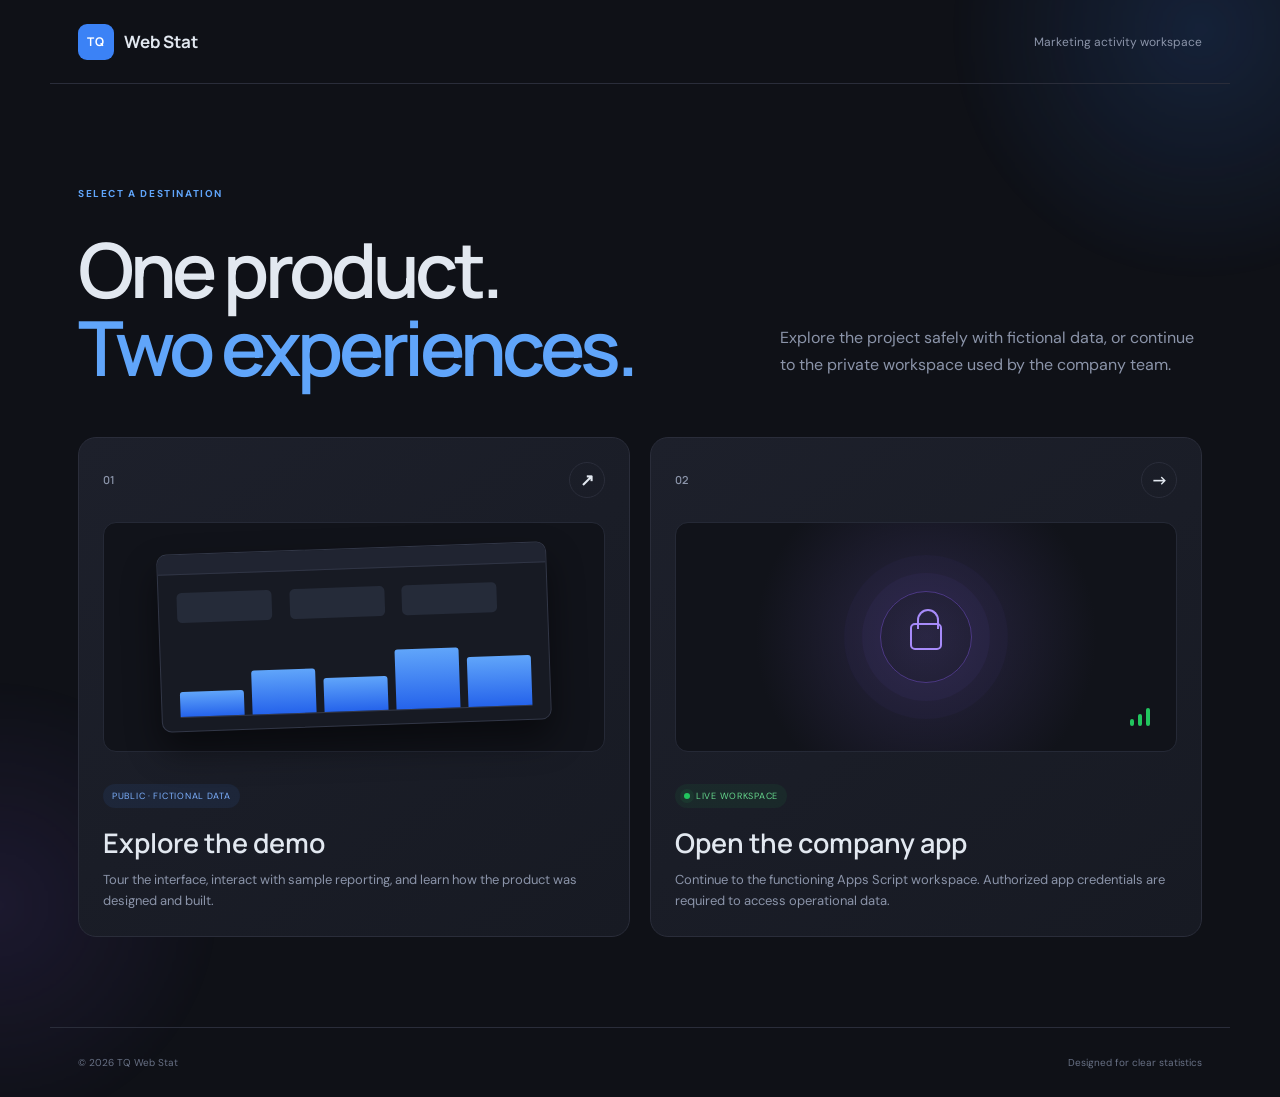
==== index.html @ e48fded2 "update" ====
<!doctype html><html lang="en"><head><meta charset="utf-8"><meta name="viewport" content="width=device-width,initial-scale=1"><meta name="description" content="Choose between the TQ Web Stat product demo and the live company workspace."><meta name="theme-color" content="#0f1117"><title>TQ Web Stat — Choose your destination</title><link rel="icon" href="/favicon.png"><link rel="preconnect" href="https://fonts.googleapis.com"><link rel="preconnect" href="https://fonts.gstatic.com" crossorigin><link href="https://fonts.googleapis.com/css2?family=DM+Sans:wght@400;500;600;700&amp;family=Manrope:wght@500;600;700&amp;display=swap" rel="stylesheet"><link rel="stylesheet" href="/portal.css"></head>
<body><div class="glow one"></div><div class="glow two"></div><header><a class="brand" href="/"><span>TQ</span><b>Web Stat</b></a><p>Marketing activity workspace</p></header><main><div class="intro"><p class="eyebrow">Select a destination</p><h1>One product.<br><em>Two experiences.</em></h1><p>Explore the project safely with fictional data, or continue to the private workspace used by the company team.</p></div><section class="choices" aria-label="Choose a TQ Web Stat experience">
<a class="choice" href="/demo/"><div class="choice-top"><span>01</span><b>↗</b></div><div class="visual demo-visual" aria-hidden="true"><div class="mini-window"><div class="mini-nav"></div><div class="mini-content"><i></i><i></i><i></i><div class="mini-chart"><b></b><b></b><b></b><b></b><b></b></div></div></div></div><div class="choice-copy"><span class="badge">Public · Fictional data</span><h2>Explore the demo</h2><p>Tour the interface, interact with sample reporting, and learn how the product was designed and built.</p></div></a>
<a class="choice app-choice" href="/app/"><div class="choice-top"><span>02</span><b>→</b></div><div class="visual app-visual" aria-hidden="true"><div class="lock-ring"><span></span></div><div class="signal"><i></i><i></i><i></i></div></div><div class="choice-copy"><span class="badge live"><i></i> Live workspace</span><h2>Open the company app</h2><p>Continue to the functioning Apps Script workspace. Authorized app credentials are required to access operational data.</p></div></a>
</section></main><footer><span>© 2026 TQ Web Stat</span><span>Designed for clear statistics</span></footer></body></html>
---- portal.css ----
:root{--bg:#0f1117;--surface:#1a1d27;--line:#2a2d3a;--text:#e2e8f0;--muted:#8b94a9;--blue:#3b82f6;--violet:#8b5cf6;--green:#22c55e}*{box-sizing:border-box}html{scroll-behavior:smooth}body{margin:0;min-height:100vh;background:var(--bg);color:var(--text);font-family:'DM Sans',system-ui,sans-serif;overflow-x:hidden}.glow{position:fixed;border-radius:50%;filter:blur(1px);pointer-events:none}.glow.one{width:520px;height:520px;right:-180px;top:-230px;background:radial-gradient(circle,#3b82f627,transparent 68%)}.glow.two{width:470px;height:470px;left:-240px;bottom:-240px;background:radial-gradient(circle,#8b5cf61c,transparent 68%)}header,main,footer{position:relative;z-index:1;max-width:1180px;margin:auto}header{height:84px;padding:0 28px;display:flex;align-items:center;justify-content:space-between;border-bottom:1px solid var(--line)}header p{color:var(--muted);font-size:12px}.brand{display:flex;align-items:center;gap:10px;color:var(--text);text-decoration:none;font-family:Manrope,sans-serif}.brand span{display:grid;place-items:center;width:36px;height:36px;border-radius:9px;background:var(--blue);color:#fff;font-size:12px;font-weight:700;letter-spacing:.08em}.brand b{font-size:17px}main{padding:76px 28px 90px}.intro{display:grid;grid-template-columns:1.2fr .8fr;gap:70px;align-items:end;margin-bottom:50px}.intro .eyebrow{grid-column:1/-1;margin:0 0 -40px;color:#60a5fa;text-transform:uppercase;letter-spacing:.16em;font-size:10px;font-weight:700}.intro h1{margin:0;font:600 clamp(48px,6vw,76px)/1.03 Manrope,sans-serif;letter-spacing:-.055em}.intro h1 em{font-style:normal;color:#60a5fa}.intro>p:last-child{margin:0 0 8px;color:var(--muted);font-size:16px;line-height:1.7}.choices{display:grid;grid-template-columns:1fr 1fr;gap:20px}.choice{position:relative;display:flex;flex-direction:column;min-height:500px;padding:24px;border:1px solid var(--line);border-radius:18px;background:linear-gradient(145deg,#1d202b,#171a23);color:var(--text);text-decoration:none;overflow:hidden;transition:transform .25s,border-color .25s,box-shadow .25s}.choice:hover{transform:translateY(-5px);border-color:#3b82f688;box-shadow:0 24px 55px #0005}.app-choice:hover{border-color:#8b5cf688}.choice-top{display:flex;justify-content:space-between;align-items:center;color:var(--muted);font:600 11px Manrope}.choice-top b{display:grid;place-items:center;width:36px;height:36px;border:1px solid var(--line);border-radius:50%;color:var(--text);font-size:17px;transition:.25s}.choice:hover .choice-top b{background:var(--blue);border-color:var(--blue);transform:rotate(8deg)}.app-choice:hover .choice-top b{background:var(--violet);border-color:var(--violet)}.visual{height:230px;margin:24px 0;display:grid;place-items:center;border-radius:13px;background:#11131a;border:1px solid #252936}.mini-window{width:78%;height:78%;border:1px solid #323747;border-radius:10px;background:#171a23;overflow:hidden;transform:rotate(-2deg);box-shadow:0 18px 35px #0007}.mini-nav{height:20px;background:#202431;border-bottom:1px solid #303545}.mini-content{padding:18px}.mini-content>i{display:inline-block;width:27%;height:30px;margin-right:5%;border-radius:5px;background:#252b39}.mini-chart{height:72px;margin-top:18px;display:flex;gap:8px;align-items:end;border-bottom:1px solid #34394a}.mini-chart b{flex:1;background:linear-gradient(#60a5fa,#2563eb);border-radius:3px 3px 0 0}.mini-chart b:nth-child(1){height:35%}.mini-chart b:nth-child(2){height:62%}.mini-chart b:nth-child(3){height:48%}.mini-chart b:nth-child(4){height:84%}.mini-chart b:nth-child(5){height:70%}.app-visual{position:relative;background:radial-gradient(circle at center,#8b5cf622,#11131a 62%)}.lock-ring{width:92px;height:92px;border:1px solid #8b5cf666;border-radius:50%;display:grid;place-items:center;box-shadow:0 0 0 18px #8b5cf60b,0 0 0 36px #8b5cf608}.lock-ring span{width:32px;height:27px;border:2px solid #a78bfa;border-radius:5px;position:relative}.lock-ring span:before{content:'';position:absolute;width:18px;height:18px;border:2px solid #a78bfa;border-bottom:0;border-radius:14px 14px 0 0;left:5px;top:-16px}.signal{position:absolute;right:26px;bottom:25px;display:flex;gap:4px;align-items:end}.signal i{width:4px;background:var(--green);border-radius:4px}.signal i:nth-child(1){height:7px}.signal i:nth-child(2){height:12px}.signal i:nth-child(3){height:18px}.choice-copy{margin-top:auto}.badge{display:inline-flex;align-items:center;gap:6px;padding:6px 9px;border-radius:20px;background:#3b82f615;color:#7db1ff;font-size:9px;text-transform:uppercase;letter-spacing:.08em}.badge.live{background:#22c55e12;color:#66d78d}.badge.live i{width:6px;height:6px;border-radius:50%;background:var(--green);box-shadow:0 0 0 4px #22c55e16}.choice h2{margin:16px 0 8px;font:600 27px Manrope}.choice-copy p{margin:0;color:var(--muted);font-size:13px;line-height:1.65}footer{padding:28px;border-top:1px solid var(--line);display:flex;justify-content:space-between;color:#687185;font-size:10px}@media(max-width:760px){header{height:72px;padding:0 18px}header p{display:none}main{padding:55px 16px 70px}.intro{grid-template-columns:1fr;gap:22px}.intro .eyebrow{margin:0}.intro h1{font-size:48px}.choices{grid-template-columns:1fr}.choice{min-height:460px}.visual{height:205px}footer{margin:0 16px;padding:24px 0;gap:15px;flex-wrap:wrap}}@media(prefers-reduced-motion:reduce){.choice,.choice-top b{transition:none}}
.lock-ring svg{width:48px;height:48px;fill:none;stroke:#a78bfa;stroke-width:2.5;stroke-linecap:round;stroke-linejoin:round}.lock-ring svg circle{fill:#a78bfa;stroke:none}
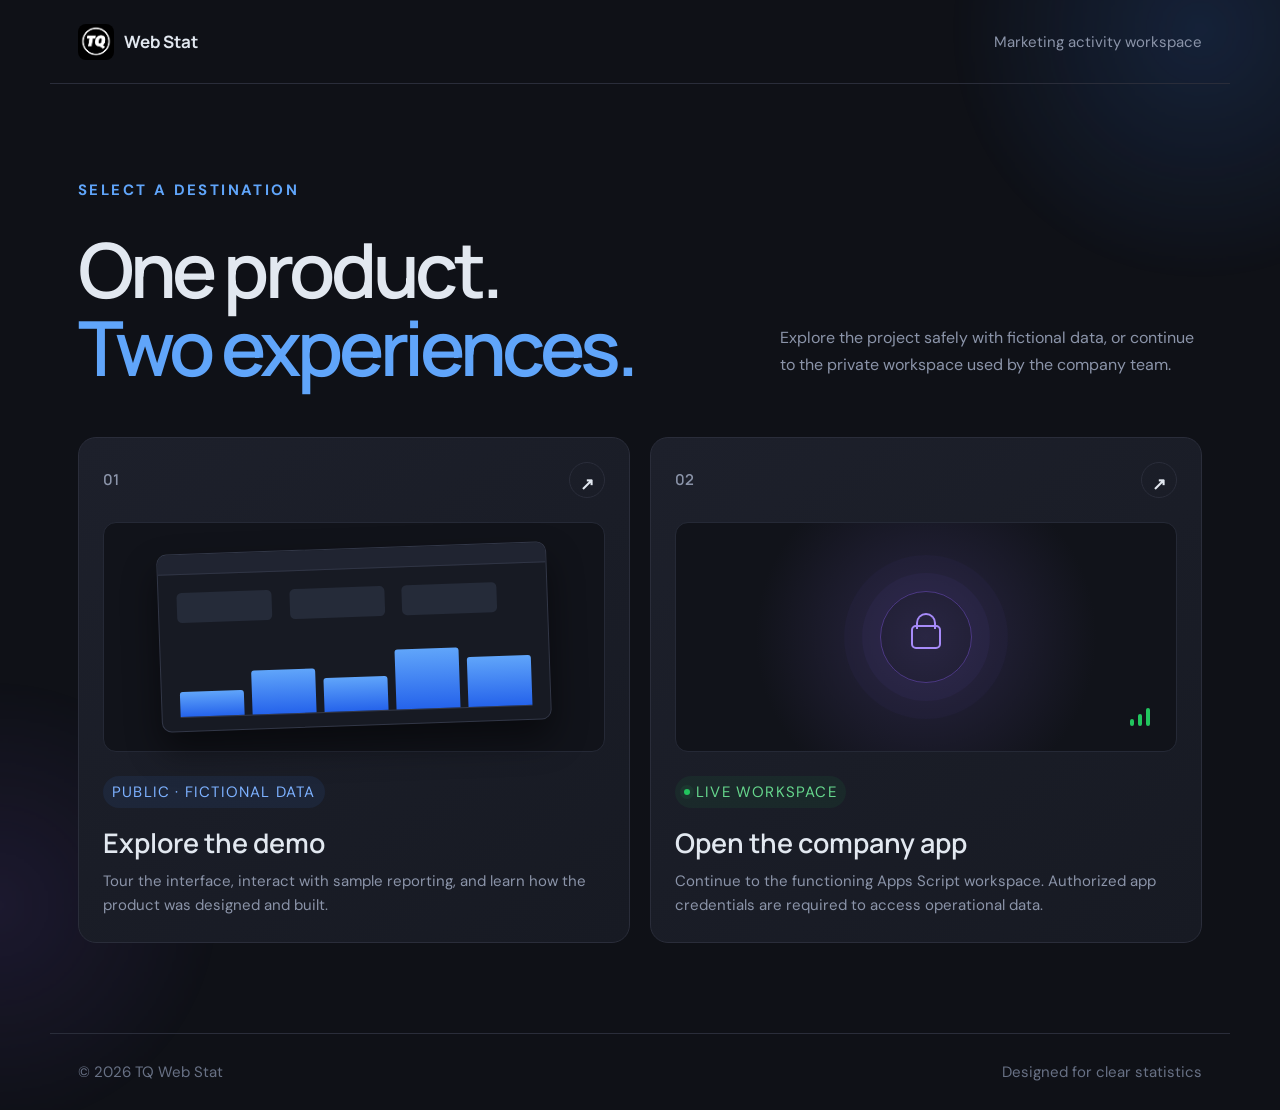
==== commit bad9aac7: "update" ====
--- a/index.html
+++ b/index.html
@@ -1,5 +1,5 @@
-<!doctype html><html lang="en"><head><meta charset="utf-8"><meta name="viewport" content="width=device-width,initial-scale=1"><meta name="description" content="Choose between the TQ Web Stat product demo and the live company workspace."><meta name="theme-color" content="#0f1117"><title>TQ Web Stat — Choose your destination</title><link rel="icon" href="/favicon.png"><link rel="preconnect" href="https://fonts.googleapis.com"><link rel="preconnect" href="https://fonts.gstatic.com" crossorigin><link href="https://fonts.googleapis.com/css2?family=DM+Sans:wght@400;500;600;700&amp;family=Manrope:wght@500;600;700&amp;display=swap" rel="stylesheet"><link rel="stylesheet" href="/portal.css"></head>
-<body><div class="glow one"></div><div class="glow two"></div><header><a class="brand" href="/"><span>TQ</span><b>Web Stat</b></a><p>Marketing activity workspace</p></header><main><div class="intro"><p class="eyebrow">Select a destination</p><h1>One product.<br><em>Two experiences.</em></h1><p>Explore the project safely with fictional data, or continue to the private workspace used by the company team.</p></div><section class="choices" aria-label="Choose a TQ Web Stat experience">
+<!doctype html><html lang="en"><head><meta charset="utf-8"><meta name="viewport" content="width=device-width,initial-scale=1"><meta name="description" content="Choose between the TQ Web Stat product demo and the live company workspace."><meta name="theme-color" content="#0f1117"><title>TQ Web Stat — Choose your destination</title><link rel="icon" type="image/png" href="/tq-favicon.png"><link rel="apple-touch-icon" href="/tq-favicon.png"><link rel="preconnect" href="https://fonts.googleapis.com"><link rel="preconnect" href="https://fonts.gstatic.com" crossorigin><link href="https://fonts.googleapis.com/css2?family=DM+Sans:wght@400;500;600;700&amp;family=Manrope:wght@500;600;700&amp;display=swap" rel="stylesheet"><link rel="stylesheet" href="/portal.css"></head>
+<body><div class="glow one"></div><div class="glow two"></div><header><a class="brand" href="/"><img class="site-logo" src="/tq-favicon.png" alt="TQ" width="36" height="36"><b>Web Stat</b></a><p>Marketing activity workspace</p></header><main><div class="intro"><p class="eyebrow">Select a destination</p><h1>One product.<br><em>Two experiences.</em></h1><p>Explore the project safely with fictional data, or continue to the private workspace used by the company team.</p></div><section class="choices" aria-label="Choose a TQ Web Stat experience">
 <a class="choice" href="/demo/"><div class="choice-top"><span>01</span><b>↗</b></div><div class="visual demo-visual" aria-hidden="true"><div class="mini-window"><div class="mini-nav"></div><div class="mini-content"><i></i><i></i><i></i><div class="mini-chart"><b></b><b></b><b></b><b></b><b></b></div></div></div></div><div class="choice-copy"><span class="badge">Public · Fictional data</span><h2>Explore the demo</h2><p>Tour the interface, interact with sample reporting, and learn how the product was designed and built.</p></div></a>
 <a class="choice app-choice" href="/app/"><div class="choice-top"><span>02</span><b>→</b></div><div class="visual app-visual" aria-hidden="true"><div class="lock-ring"><span></span></div><div class="signal"><i></i><i></i><i></i></div></div><div class="choice-copy"><span class="badge live"><i></i> Live workspace</span><h2>Open the company app</h2><p>Continue to the functioning Apps Script workspace. Authorized app credentials are required to access operational data.</p></div></a>
 </section></main><footer><span>© 2026 TQ Web Stat</span><span>Designed for clear statistics</span></footer></body></html>
--- a/portal.css
+++ b/portal.css
@@ -1,2 +1,5 @@
-:root{--bg:#0f1117;--surface:#1a1d27;--line:#2a2d3a;--text:#e2e8f0;--muted:#8b94a9;--blue:#3b82f6;--violet:#8b5cf6;--green:#22c55e}*{box-sizing:border-box}html{scroll-behavior:smooth}body{margin:0;min-height:100vh;background:var(--bg);color:var(--text);font-family:'DM Sans',system-ui,sans-serif;overflow-x:hidden}.glow{position:fixed;border-radius:50%;filter:blur(1px);pointer-events:none}.glow.one{width:520px;height:520px;right:-180px;top:-230px;background:radial-gradient(circle,#3b82f627,transparent 68%)}.glow.two{width:470px;height:470px;left:-240px;bottom:-240px;background:radial-gradient(circle,#8b5cf61c,transparent 68%)}header,main,footer{position:relative;z-index:1;max-width:1180px;margin:auto}header{height:84px;padding:0 28px;display:flex;align-items:center;justify-content:space-between;border-bottom:1px solid var(--line)}header p{color:var(--muted);font-size:12px}.brand{display:flex;align-items:center;gap:10px;color:var(--text);text-decoration:none;font-family:Manrope,sans-serif}.brand span{display:grid;place-items:center;width:36px;height:36px;border-radius:9px;background:var(--blue);color:#fff;font-size:12px;font-weight:700;letter-spacing:.08em}.brand b{font-size:17px}main{padding:76px 28px 90px}.intro{display:grid;grid-template-columns:1.2fr .8fr;gap:70px;align-items:end;margin-bottom:50px}.intro .eyebrow{grid-column:1/-1;margin:0 0 -40px;color:#60a5fa;text-transform:uppercase;letter-spacing:.16em;font-size:10px;font-weight:700}.intro h1{margin:0;font:600 clamp(48px,6vw,76px)/1.03 Manrope,sans-serif;letter-spacing:-.055em}.intro h1 em{font-style:normal;color:#60a5fa}.intro>p:last-child{margin:0 0 8px;color:var(--muted);font-size:16px;line-height:1.7}.choices{display:grid;grid-template-columns:1fr 1fr;gap:20px}.choice{position:relative;display:flex;flex-direction:column;min-height:500px;padding:24px;border:1px solid var(--line);border-radius:18px;background:linear-gradient(145deg,#1d202b,#171a23);color:var(--text);text-decoration:none;overflow:hidden;transition:transform .25s,border-color .25s,box-shadow .25s}.choice:hover{transform:translateY(-5px);border-color:#3b82f688;box-shadow:0 24px 55px #0005}.app-choice:hover{border-color:#8b5cf688}.choice-top{display:flex;justify-content:space-between;align-items:center;color:var(--muted);font:600 11px Manrope}.choice-top b{display:grid;place-items:center;width:36px;height:36px;border:1px solid var(--line);border-radius:50%;color:var(--text);font-size:17px;transition:.25s}.choice:hover .choice-top b{background:var(--blue);border-color:var(--blue);transform:rotate(8deg)}.app-choice:hover .choice-top b{background:var(--violet);border-color:var(--violet)}.visual{height:230px;margin:24px 0;display:grid;place-items:center;border-radius:13px;background:#11131a;border:1px solid #252936}.mini-window{width:78%;height:78%;border:1px solid #323747;border-radius:10px;background:#171a23;overflow:hidden;transform:rotate(-2deg);box-shadow:0 18px 35px #0007}.mini-nav{height:20px;background:#202431;border-bottom:1px solid #303545}.mini-content{padding:18px}.mini-content>i{display:inline-block;width:27%;height:30px;margin-right:5%;border-radius:5px;background:#252b39}.mini-chart{height:72px;margin-top:18px;display:flex;gap:8px;align-items:end;border-bottom:1px solid #34394a}.mini-chart b{flex:1;background:linear-gradient(#60a5fa,#2563eb);border-radius:3px 3px 0 0}.mini-chart b:nth-child(1){height:35%}.mini-chart b:nth-child(2){height:62%}.mini-chart b:nth-child(3){height:48%}.mini-chart b:nth-child(4){height:84%}.mini-chart b:nth-child(5){height:70%}.app-visual{position:relative;background:radial-gradient(circle at center,#8b5cf622,#11131a 62%)}.lock-ring{width:92px;height:92px;border:1px solid #8b5cf666;border-radius:50%;display:grid;place-items:center;box-shadow:0 0 0 18px #8b5cf60b,0 0 0 36px #8b5cf608}.lock-ring span{width:32px;height:27px;border:2px solid #a78bfa;border-radius:5px;position:relative}.lock-ring span:before{content:'';position:absolute;width:18px;height:18px;border:2px solid #a78bfa;border-bottom:0;border-radius:14px 14px 0 0;left:5px;top:-16px}.signal{position:absolute;right:26px;bottom:25px;display:flex;gap:4px;align-items:end}.signal i{width:4px;background:var(--green);border-radius:4px}.signal i:nth-child(1){height:7px}.signal i:nth-child(2){height:12px}.signal i:nth-child(3){height:18px}.choice-copy{margin-top:auto}.badge{display:inline-flex;align-items:center;gap:6px;padding:6px 9px;border-radius:20px;background:#3b82f615;color:#7db1ff;font-size:9px;text-transform:uppercase;letter-spacing:.08em}.badge.live{background:#22c55e12;color:#66d78d}.badge.live i{width:6px;height:6px;border-radius:50%;background:var(--green);box-shadow:0 0 0 4px #22c55e16}.choice h2{margin:16px 0 8px;font:600 27px Manrope}.choice-copy p{margin:0;color:var(--muted);font-size:13px;line-height:1.65}footer{padding:28px;border-top:1px solid var(--line);display:flex;justify-content:space-between;color:#687185;font-size:10px}@media(max-width:760px){header{height:72px;padding:0 18px}header p{display:none}main{padding:55px 16px 70px}.intro{grid-template-columns:1fr;gap:22px}.intro .eyebrow{margin:0}.intro h1{font-size:48px}.choices{grid-template-columns:1fr}.choice{min-height:460px}.visual{height:205px}footer{margin:0 16px;padding:24px 0;gap:15px;flex-wrap:wrap}}@media(prefers-reduced-motion:reduce){.choice,.choice-top b{transition:none}}
+:root{--bg:#0f1117;--surface:#1a1d27;--line:#2a2d3a;--text:#e2e8f0;--muted:#8b94a9;--blue:#3b82f6;--violet:#8b5cf6;--green:#22c55e}*{box-sizing:border-box}html{scroll-behavior:smooth}body{margin:0;min-height:100vh;background:var(--bg);color:var(--text);font-family:'DM Sans',system-ui,sans-serif;overflow-x:hidden}.glow{position:fixed;border-radius:50%;filter:blur(1px);pointer-events:none}.glow.one{width:520px;height:520px;right:-180px;top:-230px;background:radial-gradient(circle,#3b82f627,transparent 68%)}.glow.two{width:470px;height:470px;left:-240px;bottom:-240px;background:radial-gradient(circle,#8b5cf61c,transparent 68%)}header,main,footer{position:relative;z-index:1;max-width:1180px;margin:auto}header{height:84px;padding:0 28px;display:flex;align-items:center;justify-content:space-between;border-bottom:1px solid var(--line)}header p{color:var(--muted);font-size:15px}.brand{display:flex;align-items:center;gap:10px;color:var(--text);text-decoration:none;font-family:Manrope,sans-serif}.brand span{display:grid;place-items:center;width:36px;height:36px;border-radius:9px;background:var(--blue);color:#fff;font-size:15px;font-weight:700;letter-spacing:.08em}.brand b{font-size:17px}main{padding:76px 28px 90px}.intro{display:grid;grid-template-columns:1.2fr .8fr;gap:70px;align-items:end;margin-bottom:50px}.intro .eyebrow{grid-column:1/-1;margin:0 0 -40px;color:#60a5fa;text-transform:uppercase;letter-spacing:.16em;font-size:15px;font-weight:700}.intro h1{margin:0;font:600 clamp(48px,6vw,76px)/1.03 Manrope,sans-serif;letter-spacing:-.055em}.intro h1 em{font-style:normal;color:#60a5fa}.intro>p:last-child{margin:0 0 8px;color:var(--muted);font-size:16px;line-height:1.7}.choices{display:grid;grid-template-columns:1fr 1fr;gap:20px}.choice{position:relative;display:flex;flex-direction:column;min-height:500px;padding:24px;border:1px solid var(--line);border-radius:18px;background:linear-gradient(145deg,#1d202b,#171a23);color:var(--text);text-decoration:none;overflow:hidden;transition:transform .25s,border-color .25s,box-shadow .25s}.choice:hover{transform:translateY(-5px);border-color:#3b82f688;box-shadow:0 24px 55px #0005}.app-choice:hover{border-color:#8b5cf688}.choice-top{display:flex;justify-content:space-between;align-items:center;color:var(--muted);font:600 15px Manrope}.choice-top b{display:grid;place-items:center;width:36px;height:36px;border:1px solid var(--line);border-radius:50%;color:var(--text);font-size:17px;transition:.25s}.choice:hover .choice-top b{background:var(--blue);border-color:var(--blue);transform:rotate(8deg)}.app-choice:hover .choice-top b{background:var(--violet);border-color:var(--violet)}.visual{height:230px;margin:24px 0;display:grid;place-items:center;border-radius:13px;background:#11131a;border:1px solid #252936}.mini-window{width:78%;height:78%;border:1px solid #323747;border-radius:10px;background:#171a23;overflow:hidden;transform:rotate(-2deg);box-shadow:0 18px 35px #0007}.mini-nav{height:20px;background:#202431;border-bottom:1px solid #303545}.mini-content{padding:18px}.mini-content>i{display:inline-block;width:27%;height:30px;margin-right:5%;border-radius:5px;background:#252b39}.mini-chart{height:72px;margin-top:18px;display:flex;gap:8px;align-items:end;border-bottom:1px solid #34394a}.mini-chart b{flex:1;background:linear-gradient(#60a5fa,#2563eb);border-radius:3px 3px 0 0}.mini-chart b:nth-child(1){height:35%}.mini-chart b:nth-child(2){height:62%}.mini-chart b:nth-child(3){height:48%}.mini-chart b:nth-child(4){height:84%}.mini-chart b:nth-child(5){height:70%}.app-visual{position:relative;background:radial-gradient(circle at center,#8b5cf622,#11131a 62%)}.lock-ring{width:92px;height:92px;border:1px solid #8b5cf666;border-radius:50%;display:grid;place-items:center;box-shadow:0 0 0 18px #8b5cf60b,0 0 0 36px #8b5cf608}.lock-ring span{width:32px;height:27px;border:2px solid #a78bfa;border-radius:5px;position:relative}.lock-ring span:before{content:'';position:absolute;width:18px;height:18px;border:2px solid #a78bfa;border-bottom:0;border-radius:14px 14px 0 0;left:5px;top:-16px}.signal{position:absolute;right:26px;bottom:25px;display:flex;gap:4px;align-items:end}.signal i{width:4px;background:var(--green);border-radius:4px}.signal i:nth-child(1){height:7px}.signal i:nth-child(2){height:12px}.signal i:nth-child(3){height:18px}.choice-copy{margin-top:auto}.badge{display:inline-flex;align-items:center;gap:6px;padding:6px 9px;border-radius:20px;background:#3b82f615;color:#7db1ff;font-size:15px;text-transform:uppercase;letter-spacing:.08em}.badge.live{background:#22c55e12;color:#66d78d}.badge.live i{width:6px;height:6px;border-radius:50%;background:var(--green);box-shadow:0 0 0 4px #22c55e16}.choice h2{margin:16px 0 8px;font:600 27px Manrope}.choice-copy p{margin:0;color:var(--muted);font-size:15px;line-height:1.65}footer{padding:28px;border-top:1px solid var(--line);display:flex;justify-content:space-between;color:#687185;font-size:15px}@media(max-width:760px){header{height:72px;padding:0 18px}header p{display:none}main{padding:55px 16px 70px}.intro{grid-template-columns:1fr;gap:22px}.intro .eyebrow{margin:0}.intro h1{font-size:48px}.choices{grid-template-columns:1fr}.choice{min-height:460px}.visual{height:205px}footer{margin:0 16px;padding:24px 0;gap:15px;flex-wrap:wrap}}@media(prefers-reduced-motion:reduce){.choice,.choice-top b{transition:none}}
 .lock-ring svg{width:48px;height:48px;fill:none;stroke:#a78bfa;stroke-width:2.5;stroke-linecap:round;stroke-linejoin:round}.lock-ring svg circle{fill:#a78bfa;stroke:none}
+.choice-top b{font-size:0}.choice-top b::after{content:'↗';font-size:17px;font-weight:700;line-height:1}.lock-ring span{width:30px;height:24px;border:2px solid #a78bfa;border-radius:5px;position:relative}.lock-ring span:before{content:'';position:absolute;width:16px;height:14px;border:2px solid #a78bfa;border-bottom:0;border-radius:12px 12px 0 0;left:50%;top:-14px;transform:translateX(-50%)}
+
+.site-logo{display:block;flex-shrink:0;object-fit:contain;border-radius:8px}
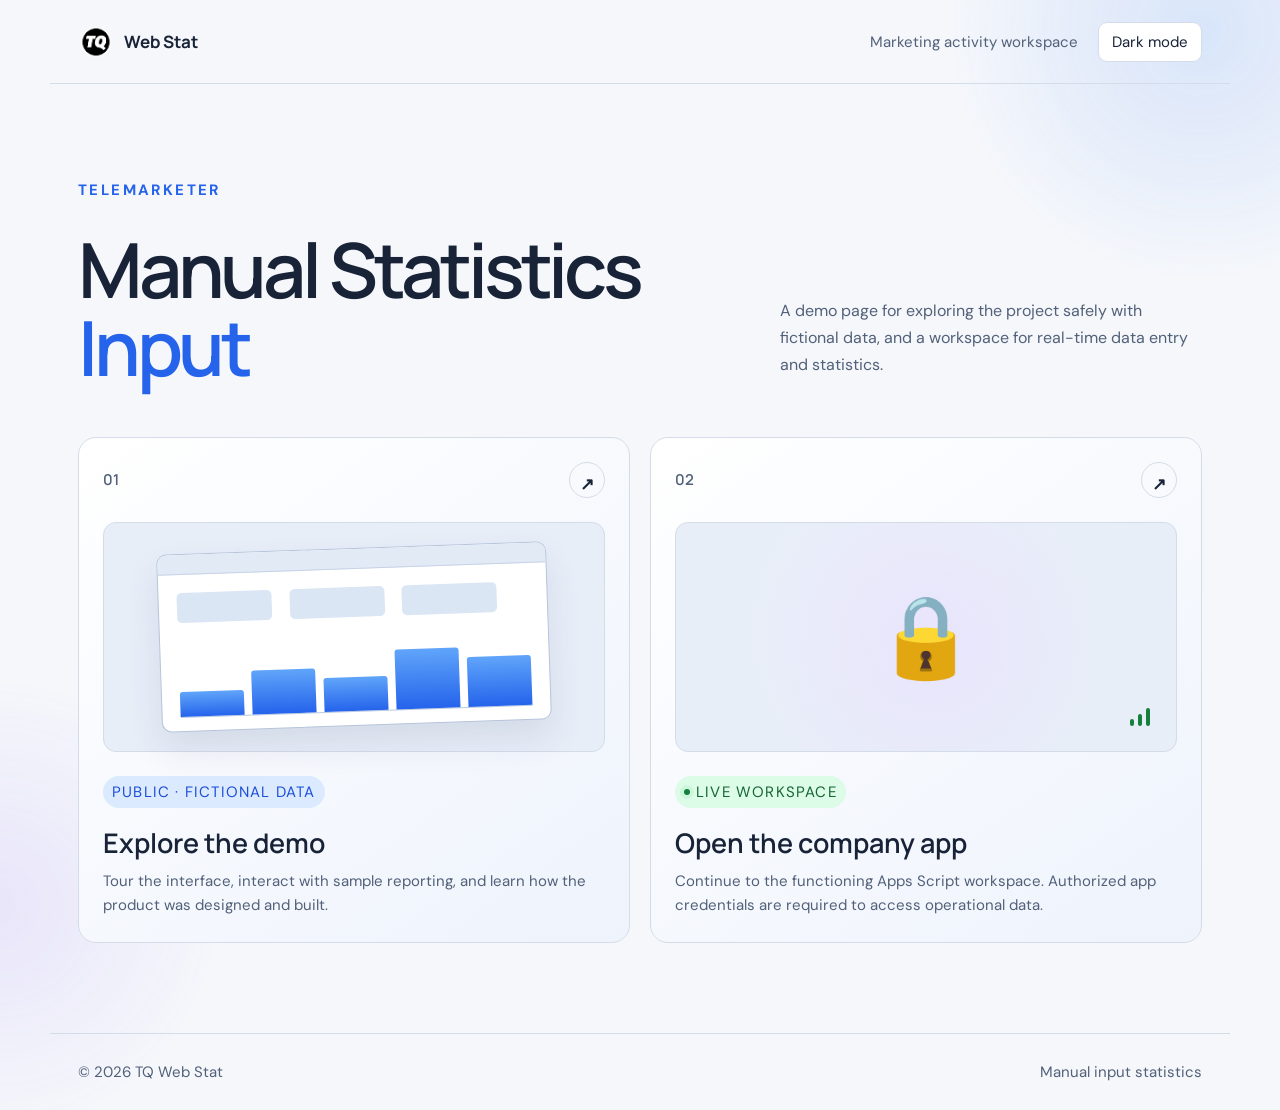
==== commit 337fcc96: "update" ====
--- a/index.html
+++ b/index.html
@@ -1,5 +1,31 @@
-<!doctype html><html lang="en"><head><meta charset="utf-8"><meta name="viewport" content="width=device-width,initial-scale=1"><meta name="description" content="Choose between the TQ Web Stat product demo and the live company workspace."><meta name="theme-color" content="#0f1117"><title>TQ Web Stat — Choose your destination</title><link rel="icon" type="image/png" href="/tq-favicon.png"><link rel="apple-touch-icon" href="/tq-favicon.png"><link rel="preconnect" href="https://fonts.googleapis.com"><link rel="preconnect" href="https://fonts.gstatic.com" crossorigin><link href="https://fonts.googleapis.com/css2?family=DM+Sans:wght@400;500;600;700&amp;family=Manrope:wght@500;600;700&amp;display=swap" rel="stylesheet"><link rel="stylesheet" href="/portal.css"></head>
-<body><div class="glow one"></div><div class="glow two"></div><header><a class="brand" href="/"><img class="site-logo" src="/tq-favicon.png" alt="TQ" width="36" height="36"><b>Web Stat</b></a><p>Marketing activity workspace</p></header><main><div class="intro"><p class="eyebrow">Select a destination</p><h1>One product.<br><em>Two experiences.</em></h1><p>Explore the project safely with fictional data, or continue to the private workspace used by the company team.</p></div><section class="choices" aria-label="Choose a TQ Web Stat experience">
+<!doctype html><html lang="en"><head><meta charset="utf-8"><meta name="viewport" content="width=device-width,initial-scale=1"><meta name="description" content="Choose between the TQ Web Stat product demo and the live company workspace."><meta name="theme-color" content="#0f1117"><title>TQ Web Stat — Choose your destination</title><link rel="icon" type="image/png" href="/tq-favicon.png"><link rel="apple-touch-icon" href="/tq-favicon.png"><link rel="preconnect" href="https://fonts.googleapis.com"><link rel="preconnect" href="https://fonts.gstatic.com" crossorigin><link href="https://fonts.googleapis.com/css2?family=DM+Sans:wght@400;500;600;700&amp;family=Manrope:wght@500;600;700&amp;display=swap" rel="stylesheet"><script>
+(function () {
+  let theme;
+  try { theme = localStorage.getItem('tq_portal_theme'); } catch {}
+  if (theme !== 'light' && theme !== 'dark') theme = matchMedia('(prefers-color-scheme: light)').matches ? 'light' : 'dark';
+  document.documentElement.dataset.theme = theme;
+  document.querySelector('meta[name="theme-color"]').content = theme === 'light' ? '#f5f7fb' : '#0f1117';
+})();
+</script><link rel="stylesheet" href="/portal.css"></head>
+<body><div class="glow one"></div><div class="glow two"></div><header><a class="brand" href="/"><img class="site-logo" src="/tq-favicon.png" alt="TQ" width="36" height="36"><b>Web Stat</b></a><div class="header-actions"><p>Marketing activity workspace</p><button type="button" id="theme-toggle" class="theme-toggle" aria-label="Toggle light mode" aria-pressed="false">Light mode</button></div></header><main><div class="intro"><p class="eyebrow">Telemarketer</p><h1>Manual Statistics<br><em>Input</em></h1><p>A demo page for exploring the project safely with fictional data, and a workspace for real-time data entry and statistics.</p></div><section class="choices" aria-label="Choose a TQ Web Stat experience">
 <a class="choice" href="/demo/"><div class="choice-top"><span>01</span><b>↗</b></div><div class="visual demo-visual" aria-hidden="true"><div class="mini-window"><div class="mini-nav"></div><div class="mini-content"><i></i><i></i><i></i><div class="mini-chart"><b></b><b></b><b></b><b></b><b></b></div></div></div></div><div class="choice-copy"><span class="badge">Public · Fictional data</span><h2>Explore the demo</h2><p>Tour the interface, interact with sample reporting, and learn how the product was designed and built.</p></div></a>
-<a class="choice app-choice" href="/app/"><div class="choice-top"><span>02</span><b>→</b></div><div class="visual app-visual" aria-hidden="true"><div class="lock-ring"><span></span></div><div class="signal"><i></i><i></i><i></i></div></div><div class="choice-copy"><span class="badge live"><i></i> Live workspace</span><h2>Open the company app</h2><p>Continue to the functioning Apps Script workspace. Authorized app credentials are required to access operational data.</p></div></a>
-</section></main><footer><span>© 2026 TQ Web Stat</span><span>Designed for clear statistics</span></footer></body></html>
+<a class="choice app-choice" href="/app/"><div class="choice-top"><span>02</span><b>→</b></div><div class="visual app-visual" aria-hidden="true"><div class="lock-emoji">🔒</div><div class="signal"><i></i><i></i><i></i></div></div><div class="choice-copy"><span class="badge live"><i></i> Live workspace</span><h2>Open the company app</h2><p>Continue to the functioning Apps Script workspace. Authorized app credentials are required to access operational data.</p></div></a>
+</section></main><footer><span>© 2026 TQ Web Stat</span><span>Manual input statistics</span></footer><script>
+(function () {
+  const button = document.getElementById('theme-toggle');
+  function updateButton() {
+    const light = document.documentElement.dataset.theme === 'light';
+    button.textContent = light ? 'Dark mode' : 'Light mode';
+    button.setAttribute('aria-label', light ? 'Switch to dark mode' : 'Switch to light mode');
+    button.setAttribute('aria-pressed', String(light));
+  }
+  button.addEventListener('click', function () {
+    const theme = document.documentElement.dataset.theme === 'light' ? 'dark' : 'light';
+    document.documentElement.dataset.theme = theme;
+    document.querySelector('meta[name="theme-color"]').content = theme === 'light' ? '#f5f7fb' : '#0f1117';
+    try { localStorage.setItem('tq_portal_theme', theme); } catch {}
+    updateButton();
+  });
+  updateButton();
+})();
+</script></body></html>
--- a/portal.css
+++ b/portal.css
@@ -1,5 +1,28 @@
-:root{--bg:#0f1117;--surface:#1a1d27;--line:#2a2d3a;--text:#e2e8f0;--muted:#8b94a9;--blue:#3b82f6;--violet:#8b5cf6;--green:#22c55e}*{box-sizing:border-box}html{scroll-behavior:smooth}body{margin:0;min-height:100vh;background:var(--bg);color:var(--text);font-family:'DM Sans',system-ui,sans-serif;overflow-x:hidden}.glow{position:fixed;border-radius:50%;filter:blur(1px);pointer-events:none}.glow.one{width:520px;height:520px;right:-180px;top:-230px;background:radial-gradient(circle,#3b82f627,transparent 68%)}.glow.two{width:470px;height:470px;left:-240px;bottom:-240px;background:radial-gradient(circle,#8b5cf61c,transparent 68%)}header,main,footer{position:relative;z-index:1;max-width:1180px;margin:auto}header{height:84px;padding:0 28px;display:flex;align-items:center;justify-content:space-between;border-bottom:1px solid var(--line)}header p{color:var(--muted);font-size:15px}.brand{display:flex;align-items:center;gap:10px;color:var(--text);text-decoration:none;font-family:Manrope,sans-serif}.brand span{display:grid;place-items:center;width:36px;height:36px;border-radius:9px;background:var(--blue);color:#fff;font-size:15px;font-weight:700;letter-spacing:.08em}.brand b{font-size:17px}main{padding:76px 28px 90px}.intro{display:grid;grid-template-columns:1.2fr .8fr;gap:70px;align-items:end;margin-bottom:50px}.intro .eyebrow{grid-column:1/-1;margin:0 0 -40px;color:#60a5fa;text-transform:uppercase;letter-spacing:.16em;font-size:15px;font-weight:700}.intro h1{margin:0;font:600 clamp(48px,6vw,76px)/1.03 Manrope,sans-serif;letter-spacing:-.055em}.intro h1 em{font-style:normal;color:#60a5fa}.intro>p:last-child{margin:0 0 8px;color:var(--muted);font-size:16px;line-height:1.7}.choices{display:grid;grid-template-columns:1fr 1fr;gap:20px}.choice{position:relative;display:flex;flex-direction:column;min-height:500px;padding:24px;border:1px solid var(--line);border-radius:18px;background:linear-gradient(145deg,#1d202b,#171a23);color:var(--text);text-decoration:none;overflow:hidden;transition:transform .25s,border-color .25s,box-shadow .25s}.choice:hover{transform:translateY(-5px);border-color:#3b82f688;box-shadow:0 24px 55px #0005}.app-choice:hover{border-color:#8b5cf688}.choice-top{display:flex;justify-content:space-between;align-items:center;color:var(--muted);font:600 15px Manrope}.choice-top b{display:grid;place-items:center;width:36px;height:36px;border:1px solid var(--line);border-radius:50%;color:var(--text);font-size:17px;transition:.25s}.choice:hover .choice-top b{background:var(--blue);border-color:var(--blue);transform:rotate(8deg)}.app-choice:hover .choice-top b{background:var(--violet);border-color:var(--violet)}.visual{height:230px;margin:24px 0;display:grid;place-items:center;border-radius:13px;background:#11131a;border:1px solid #252936}.mini-window{width:78%;height:78%;border:1px solid #323747;border-radius:10px;background:#171a23;overflow:hidden;transform:rotate(-2deg);box-shadow:0 18px 35px #0007}.mini-nav{height:20px;background:#202431;border-bottom:1px solid #303545}.mini-content{padding:18px}.mini-content>i{display:inline-block;width:27%;height:30px;margin-right:5%;border-radius:5px;background:#252b39}.mini-chart{height:72px;margin-top:18px;display:flex;gap:8px;align-items:end;border-bottom:1px solid #34394a}.mini-chart b{flex:1;background:linear-gradient(#60a5fa,#2563eb);border-radius:3px 3px 0 0}.mini-chart b:nth-child(1){height:35%}.mini-chart b:nth-child(2){height:62%}.mini-chart b:nth-child(3){height:48%}.mini-chart b:nth-child(4){height:84%}.mini-chart b:nth-child(5){height:70%}.app-visual{position:relative;background:radial-gradient(circle at center,#8b5cf622,#11131a 62%)}.lock-ring{width:92px;height:92px;border:1px solid #8b5cf666;border-radius:50%;display:grid;place-items:center;box-shadow:0 0 0 18px #8b5cf60b,0 0 0 36px #8b5cf608}.lock-ring span{width:32px;height:27px;border:2px solid #a78bfa;border-radius:5px;position:relative}.lock-ring span:before{content:'';position:absolute;width:18px;height:18px;border:2px solid #a78bfa;border-bottom:0;border-radius:14px 14px 0 0;left:5px;top:-16px}.signal{position:absolute;right:26px;bottom:25px;display:flex;gap:4px;align-items:end}.signal i{width:4px;background:var(--green);border-radius:4px}.signal i:nth-child(1){height:7px}.signal i:nth-child(2){height:12px}.signal i:nth-child(3){height:18px}.choice-copy{margin-top:auto}.badge{display:inline-flex;align-items:center;gap:6px;padding:6px 9px;border-radius:20px;background:#3b82f615;color:#7db1ff;font-size:15px;text-transform:uppercase;letter-spacing:.08em}.badge.live{background:#22c55e12;color:#66d78d}.badge.live i{width:6px;height:6px;border-radius:50%;background:var(--green);box-shadow:0 0 0 4px #22c55e16}.choice h2{margin:16px 0 8px;font:600 27px Manrope}.choice-copy p{margin:0;color:var(--muted);font-size:15px;line-height:1.65}footer{padding:28px;border-top:1px solid var(--line);display:flex;justify-content:space-between;color:#687185;font-size:15px}@media(max-width:760px){header{height:72px;padding:0 18px}header p{display:none}main{padding:55px 16px 70px}.intro{grid-template-columns:1fr;gap:22px}.intro .eyebrow{margin:0}.intro h1{font-size:48px}.choices{grid-template-columns:1fr}.choice{min-height:460px}.visual{height:205px}footer{margin:0 16px;padding:24px 0;gap:15px;flex-wrap:wrap}}@media(prefers-reduced-motion:reduce){.choice,.choice-top b{transition:none}}
-.lock-ring svg{width:48px;height:48px;fill:none;stroke:#a78bfa;stroke-width:2.5;stroke-linecap:round;stroke-linejoin:round}.lock-ring svg circle{fill:#a78bfa;stroke:none}
-.choice-top b{font-size:0}.choice-top b::after{content:'↗';font-size:17px;font-weight:700;line-height:1}.lock-ring span{width:30px;height:24px;border:2px solid #a78bfa;border-radius:5px;position:relative}.lock-ring span:before{content:'';position:absolute;width:16px;height:14px;border:2px solid #a78bfa;border-bottom:0;border-radius:12px 12px 0 0;left:50%;top:-14px;transform:translateX(-50%)}
+:root{--bg:#0f1117;--surface:#1a1d27;--line:#2a2d3a;--text:#e2e8f0;--muted:#8b94a9;--blue:#3b82f6;--violet:#8b5cf6;--green:#22c55e}*{box-sizing:border-box}html{scroll-behavior:smooth}body{margin:0;min-height:100vh;background:var(--bg);color:var(--text);font-family:'DM Sans',system-ui,sans-serif;overflow-x:hidden}.glow{position:fixed;border-radius:50%;filter:blur(1px);pointer-events:none}.glow.one{width:520px;height:520px;right:-180px;top:-230px;background:radial-gradient(circle,#3b82f627,transparent 68%)}.glow.two{width:470px;height:470px;left:-240px;bottom:-240px;background:radial-gradient(circle,#8b5cf61c,transparent 68%)}header,main,footer{position:relative;z-index:1;max-width:1180px;margin:auto}header{height:84px;padding:0 28px;display:flex;align-items:center;justify-content:space-between;border-bottom:1px solid var(--line)}header p{color:var(--muted);font-size:15px}.brand{display:flex;align-items:center;gap:10px;color:var(--text);text-decoration:none;font-family:Manrope,sans-serif}.brand span{display:grid;place-items:center;width:36px;height:36px;border-radius:9px;background:var(--blue);color:#fff;font-size:15px;font-weight:700;letter-spacing:.08em}.brand b{font-size:17px}main{padding:76px 28px 90px}.intro{display:grid;grid-template-columns:1.2fr .8fr;gap:70px;align-items:end;margin-bottom:50px}.intro .eyebrow{grid-column:1/-1;margin:0 0 -40px;color:#60a5fa;text-transform:uppercase;letter-spacing:.16em;font-size:15px;font-weight:700}.intro h1{margin:0;font:600 clamp(48px,6vw,76px)/1.03 Manrope,sans-serif;letter-spacing:-.055em}.intro h1 em{font-style:normal;color:#60a5fa}.intro>p:last-child{margin:0 0 8px;color:var(--muted);font-size:16px;line-height:1.7}.choices{display:grid;grid-template-columns:1fr 1fr;gap:20px}.choice{position:relative;display:flex;flex-direction:column;min-height:500px;padding:24px;border:1px solid var(--line);border-radius:18px;background:linear-gradient(145deg,#1d202b,#171a23);color:var(--text);text-decoration:none;overflow:hidden;transition:transform .25s,border-color .25s,box-shadow .25s}.choice:hover{transform:translateY(-5px);border-color:#3b82f688;box-shadow:0 24px 55px #0005}.app-choice:hover{border-color:#8b5cf688}.choice-top{display:flex;justify-content:space-between;align-items:center;color:var(--muted);font:600 15px Manrope}.choice-top b{display:grid;place-items:center;width:36px;height:36px;border:1px solid var(--line);border-radius:50%;color:var(--text);font-size:17px;transition:.25s}.choice:hover .choice-top b{background:var(--blue);border-color:var(--blue);transform:rotate(8deg)}.app-choice:hover .choice-top b{background:var(--violet);border-color:var(--violet)}.visual{height:230px;margin:24px 0;display:grid;place-items:center;border-radius:13px;background:#11131a;border:1px solid #252936}.mini-window{width:78%;height:78%;border:1px solid #323747;border-radius:10px;background:#171a23;overflow:hidden;transform:rotate(-2deg);box-shadow:0 18px 35px #0007}.mini-nav{height:20px;background:#202431;border-bottom:1px solid #303545}.mini-content{padding:18px}.mini-content>i{display:inline-block;width:27%;height:30px;margin-right:5%;border-radius:5px;background:#252b39}.mini-chart{height:72px;margin-top:18px;display:flex;gap:8px;align-items:end;border-bottom:1px solid #34394a}.mini-chart b{flex:1;background:linear-gradient(#60a5fa,#2563eb);border-radius:3px 3px 0 0}.mini-chart b:nth-child(1){height:35%}.mini-chart b:nth-child(2){height:62%}.mini-chart b:nth-child(3){height:48%}.mini-chart b:nth-child(4){height:84%}.mini-chart b:nth-child(5){height:70%}.app-visual{position:relative;background:radial-gradient(circle at center,#8b5cf622,#11131a 62%)}.signal{position:absolute;right:26px;bottom:25px;display:flex;gap:4px;align-items:end}.signal i{width:4px;background:var(--green);border-radius:4px}.signal i:nth-child(1){height:7px}.signal i:nth-child(2){height:12px}.signal i:nth-child(3){height:18px}.choice-copy{margin-top:auto}.badge{display:inline-flex;align-items:center;gap:6px;padding:6px 9px;border-radius:20px;background:#3b82f615;color:#7db1ff;font-size:15px;text-transform:uppercase;letter-spacing:.08em}.badge.live{background:#22c55e12;color:#66d78d}.badge.live i{width:6px;height:6px;border-radius:50%;background:var(--green);box-shadow:0 0 0 4px #22c55e16}.choice h2{margin:16px 0 8px;font:600 27px Manrope}.choice-copy p{margin:0;color:var(--muted);font-size:15px;line-height:1.65}footer{padding:28px;border-top:1px solid var(--line);display:flex;justify-content:space-between;color:#687185;font-size:15px}@media(max-width:760px){header{height:72px;padding:0 18px}header p{display:none}main{padding:55px 16px 70px}.intro{grid-template-columns:1fr;gap:22px}.intro .eyebrow{margin:0}.intro h1{font-size:48px}.choices{grid-template-columns:1fr}.choice{min-height:460px}.visual{height:205px}footer{margin:0 16px;padding:24px 0;gap:15px;flex-wrap:wrap}}@media(prefers-reduced-motion:reduce){.choice,.choice-top b{transition:none}}
+
+.choice-top b{font-size:0}.choice-top b::after{content:'↗';font-size:17px;font-weight:700;line-height:1}
 
 .site-logo{display:block;flex-shrink:0;object-fit:contain;border-radius:8px}
+
+.lock-emoji{display:grid;place-items:center;width:120px;height:120px;font-family:"Apple Color Emoji","Segoe UI Emoji","Noto Color Emoji",sans-serif;font-size:80px;line-height:1}
+
+:root{color-scheme:dark}
+:root[data-theme="light"]{color-scheme:light;--bg:#f5f7fb;--surface:#fff;--line:#d4dce8;--text:#182338;--muted:#526179;--blue:#2563eb;--violet:#7c3aed;--green:#15803d}
+.header-actions{display:flex;align-items:center;gap:20px}
+.theme-toggle{padding:9px 13px;border:1px solid var(--line);border-radius:9px;background:var(--surface);color:var(--text);font:inherit;font-size:15px;cursor:pointer;white-space:nowrap}
+.theme-toggle:hover{border-color:var(--blue)}
+.theme-toggle:focus-visible,.choice:focus-visible{outline:3px solid var(--blue);outline-offset:4px}
+footer{color:var(--muted)}
+[data-theme="light"] .choice{background:linear-gradient(145deg,#fff,#eef3fc)}
+[data-theme="light"] .choice:hover{box-shadow:0 20px 45px #263e661a}
+[data-theme="light"] .intro .eyebrow,[data-theme="light"] .intro h1 em{color:#2563eb}
+[data-theme="light"] .visual{background:#e8eef8;border-color:var(--line)}
+[data-theme="light"] .app-visual{background:radial-gradient(circle at center,#8b5cf622,#e8eef8 65%)}
+[data-theme="light"] .mini-window{background:#fff;border-color:#b6c5db;box-shadow:0 18px 35px #263e661a}
+[data-theme="light"] .mini-nav{background:#e2eaf6;border-color:#c7d3e5}
+[data-theme="light"] .mini-content>i{background:#dbe6f5}
+[data-theme="light"] .mini-chart{border-color:#bccbe0}
+[data-theme="light"] .badge{color:#1d4ed8;background:#dbeafe}
+[data-theme="light"] .badge.live{color:#166534;background:#dcfce7}
+.choice:hover .choice-top b{color:#fff}
+@media(max-width:400px){.header-actions{gap:8px}.theme-toggle{padding:8px 10px}}
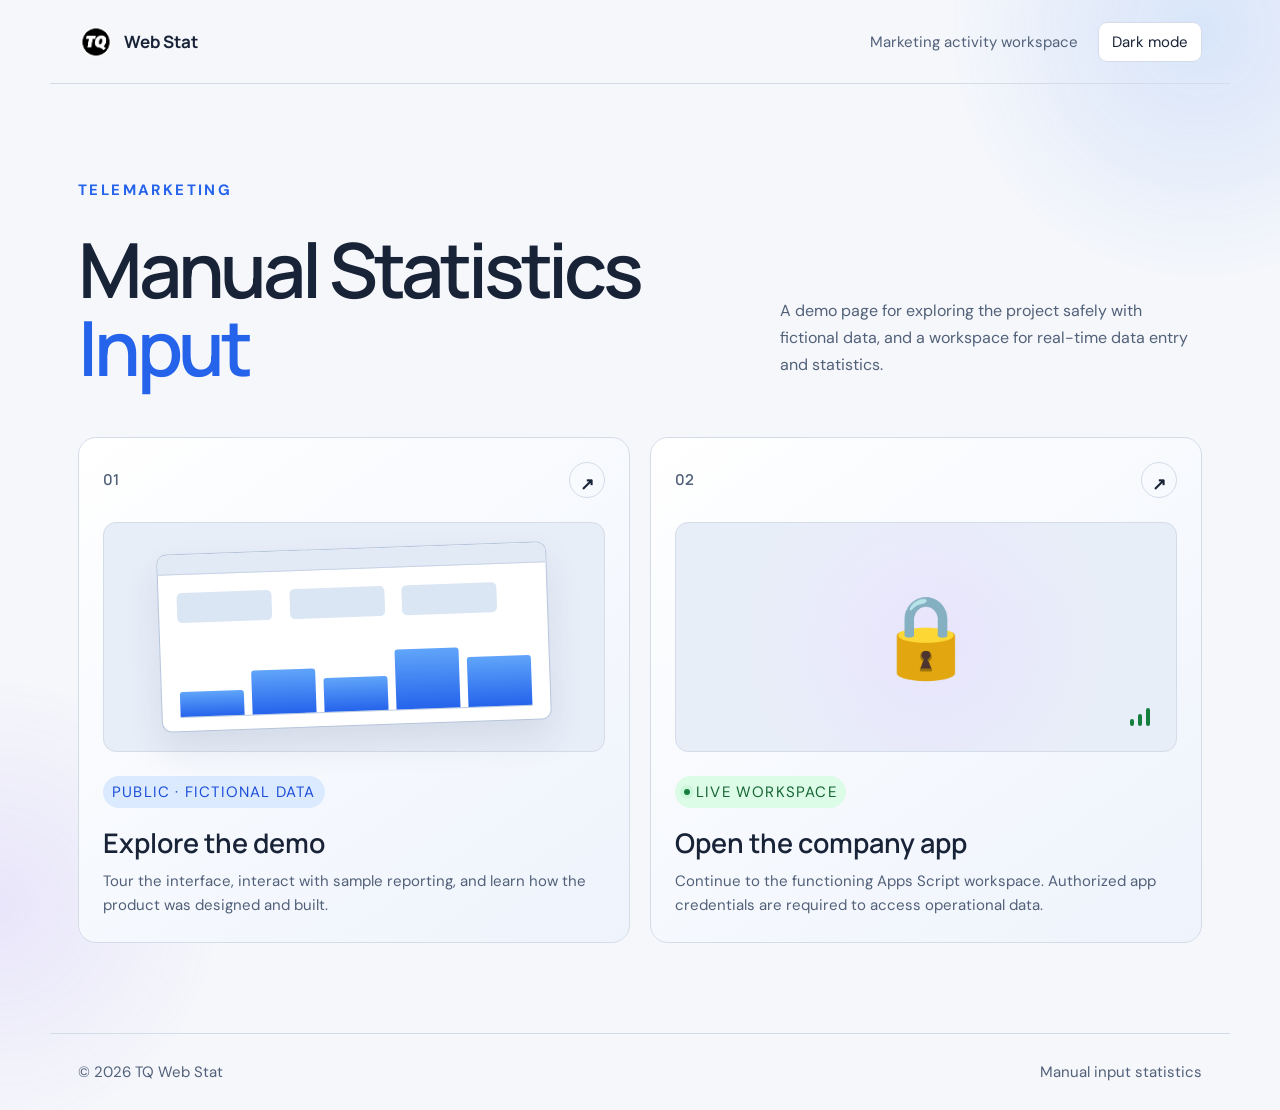
==== commit 12016b67: "Update" ====
--- a/index.html
+++ b/index.html
@@ -7,9 +7,9 @@
   document.querySelector('meta[name="theme-color"]').content = theme === 'light' ? '#f5f7fb' : '#0f1117';
 })();
 </script><link rel="stylesheet" href="/portal.css"></head>
-<body><div class="glow one"></div><div class="glow two"></div><header><a class="brand" href="/"><img class="site-logo" src="/tq-favicon.png" alt="TQ" width="36" height="36"><b>Web Stat</b></a><div class="header-actions"><p>Marketing activity workspace</p><button type="button" id="theme-toggle" class="theme-toggle" aria-label="Toggle light mode" aria-pressed="false">Light mode</button></div></header><main><div class="intro"><p class="eyebrow">Telemarketer</p><h1>Manual Statistics<br><em>Input</em></h1><p>A demo page for exploring the project safely with fictional data, and a workspace for real-time data entry and statistics.</p></div><section class="choices" aria-label="Choose a TQ Web Stat experience">
-<a class="choice" href="/demo/"><div class="choice-top"><span>01</span><b>↗</b></div><div class="visual demo-visual" aria-hidden="true"><div class="mini-window"><div class="mini-nav"></div><div class="mini-content"><i></i><i></i><i></i><div class="mini-chart"><b></b><b></b><b></b><b></b><b></b></div></div></div></div><div class="choice-copy"><span class="badge">Public · Fictional data</span><h2>Explore the demo</h2><p>Tour the interface, interact with sample reporting, and learn how the product was designed and built.</p></div></a>
-<a class="choice app-choice" href="/app/"><div class="choice-top"><span>02</span><b>→</b></div><div class="visual app-visual" aria-hidden="true"><div class="lock-emoji">🔒</div><div class="signal"><i></i><i></i><i></i></div></div><div class="choice-copy"><span class="badge live"><i></i> Live workspace</span><h2>Open the company app</h2><p>Continue to the functioning Apps Script workspace. Authorized app credentials are required to access operational data.</p></div></a>
+<body><div class="glow one"></div><div class="glow two"></div><header><a class="brand" href="/"><img class="site-logo" src="/tq-favicon.png" alt="TQ" width="36" height="36"><b>Web Stat</b></a><div class="header-actions"><p>Marketing activity workspace</p><button type="button" id="theme-toggle" class="theme-toggle" aria-label="Toggle light mode" aria-pressed="false">Light mode</button></div></header><main><div class="intro"><p class="eyebrow">Telemarketing</p><h1>Manual Statistics<br><em>Input</em></h1><p>A demo page for exploring the project safely with fictional data, and a workspace for real-time data entry and statistics.</p></div><section class="choices" aria-label="Choose a TQ Web Stat experience">
+<a class="choice" href="/demo/"><div class="choice-top"><span>01</span><b>⬅</b></div><div class="visual demo-visual" aria-hidden="true"><div class="mini-window"><div class="mini-nav"></div><div class="mini-content"><i></i><i></i><i></i><div class="mini-chart"><b></b><b></b><b></b><b></b><b></b></div></div></div></div><div class="choice-copy"><span class="badge">Public · Fictional data</span><h2>Explore the demo</h2><p>Tour the interface, interact with sample reporting, and learn how the product was designed and built.</p></div></a>
+<a class="choice app-choice" href="/app/"><div class="choice-top"><span>02</span><b>➡</b></div><div class="visual app-visual" aria-hidden="true"><div class="lock-emoji">🔒</div><div class="signal"><i></i><i></i><i></i></div></div><div class="choice-copy"><span class="badge live"><i></i> Live workspace</span><h2>Open the company app</h2><p>Continue to the functioning Apps Script workspace. Authorized app credentials are required to access operational data.</p></div></a>
 </section></main><footer><span>© 2026 TQ Web Stat</span><span>Manual input statistics</span></footer><script>
 (function () {
   const button = document.getElementById('theme-toggle');
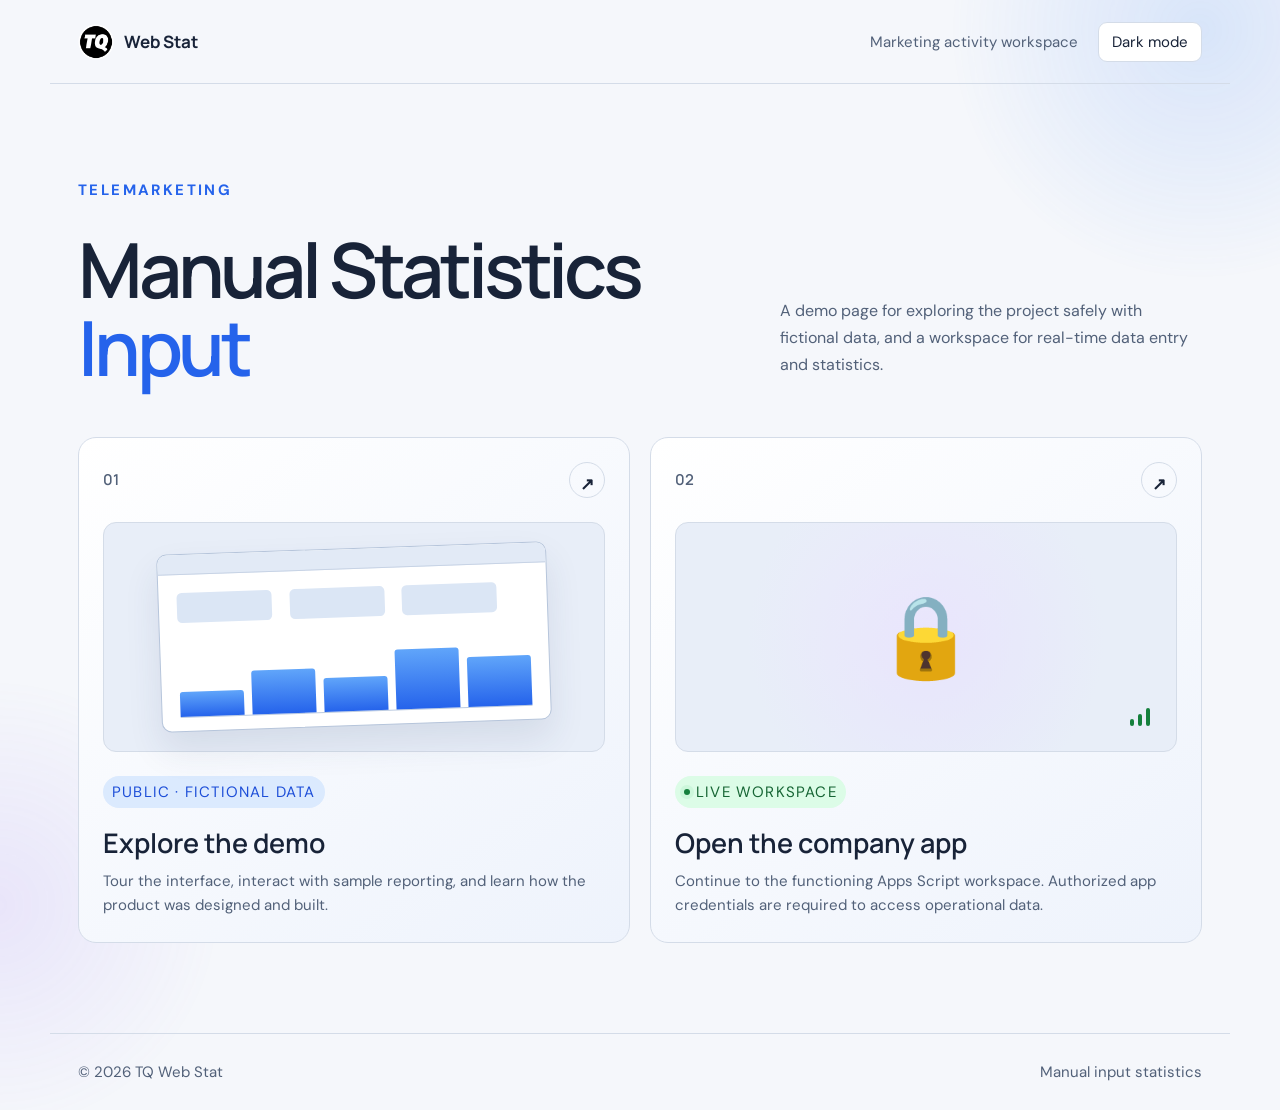
==== commit ac4e9a5e: "update backup inputs" ====
--- a/index.html
+++ b/index.html
@@ -1,4 +1,4 @@
-<!doctype html><html lang="en"><head><meta charset="utf-8"><meta name="viewport" content="width=device-width,initial-scale=1"><meta name="description" content="Choose between the TQ Web Stat product demo and the live company workspace."><meta name="theme-color" content="#0f1117"><title>TQ Web Stat — Choose your destination</title><link rel="icon" type="image/png" href="/tq-favicon.png"><link rel="apple-touch-icon" href="/tq-favicon.png"><link rel="preconnect" href="https://fonts.googleapis.com"><link rel="preconnect" href="https://fonts.gstatic.com" crossorigin><link href="https://fonts.googleapis.com/css2?family=DM+Sans:wght@400;500;600;700&amp;family=Manrope:wght@500;600;700&amp;display=swap" rel="stylesheet"><script>
+<!doctype html><html lang="en"><head><meta charset="utf-8"><meta name="viewport" content="width=device-width,initial-scale=1"><meta name="description" content="Choose between the TQ Web Stat product demo and the live company workspace."><meta name="theme-color" content="#0f1117"><title>TQ Web Stat — Choose your destination</title><link rel="icon" type="image/svg+xml" sizes="any" href="/tq-favicon.svg?v=3"><link rel="apple-touch-icon" href="/tq-favicon.png"><link rel="preconnect" href="https://fonts.googleapis.com"><link rel="preconnect" href="https://fonts.gstatic.com" crossorigin><link href="https://fonts.googleapis.com/css2?family=DM+Sans:wght@400;500;600;700&amp;family=Manrope:wght@500;600;700&amp;display=swap" rel="stylesheet"><script>
 (function () {
   let theme;
   try { theme = localStorage.getItem('tq_portal_theme'); } catch {}
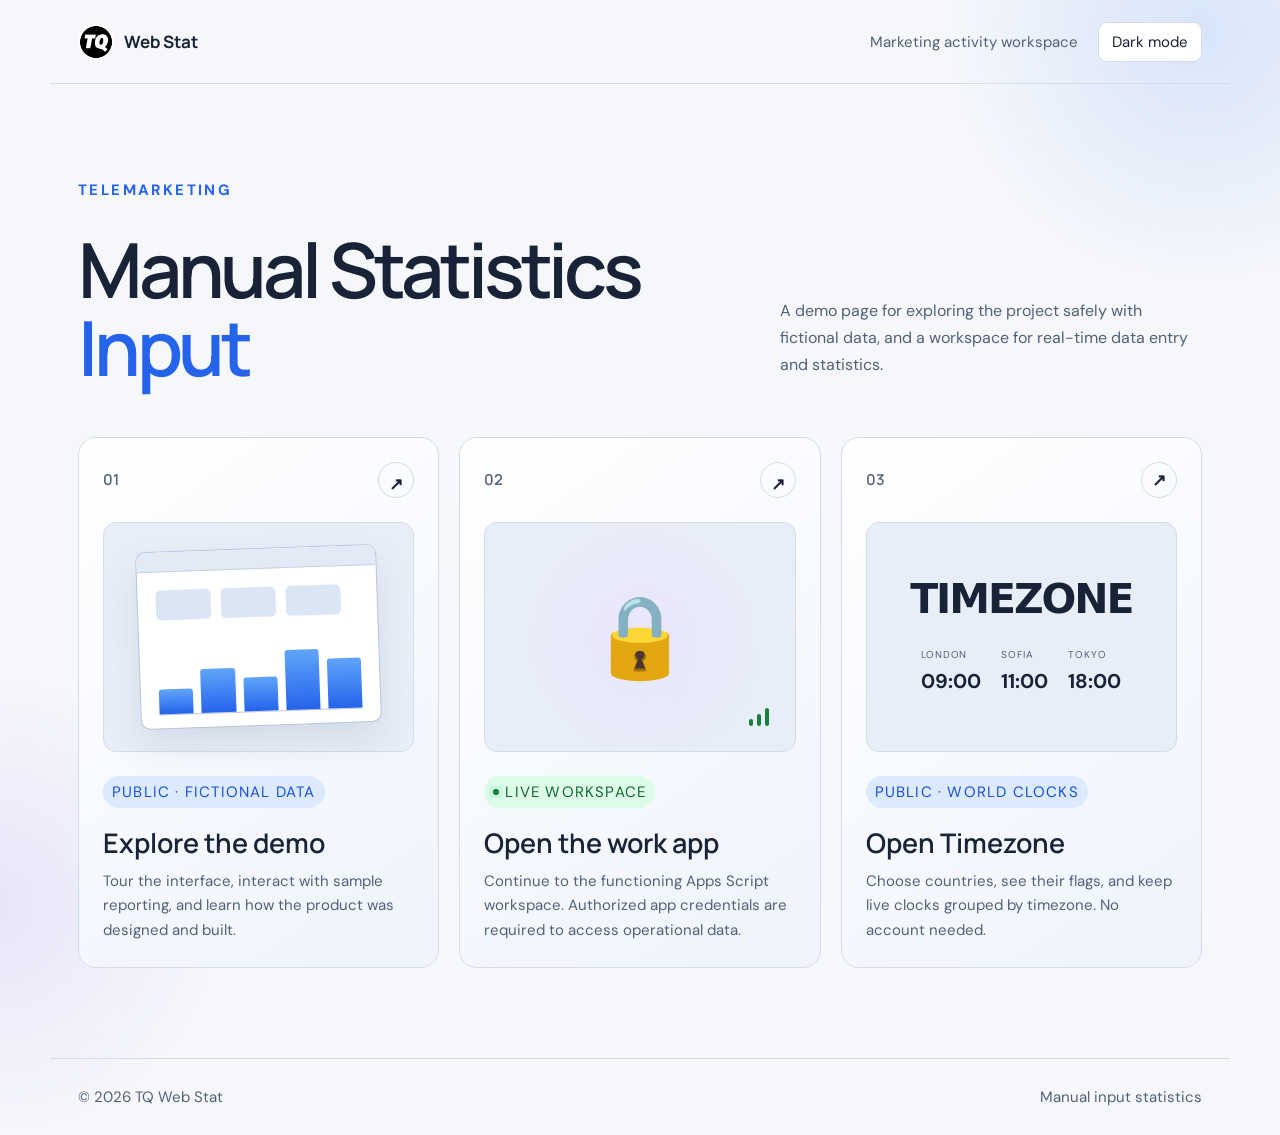
==== commit b546a556: "update timezone page" ====
--- a/index.html
+++ b/index.html
@@ -1,4 +1,4 @@
-<!doctype html><html lang="en"><head><meta charset="utf-8"><meta name="viewport" content="width=device-width,initial-scale=1"><meta name="description" content="Choose between the TQ Web Stat product demo and the live company workspace."><meta name="theme-color" content="#0f1117"><title>TQ Web Stat — Choose your destination</title><link rel="icon" type="image/svg+xml" sizes="any" href="/tq-favicon.svg?v=3"><link rel="apple-touch-icon" href="/tq-favicon.png"><link rel="preconnect" href="https://fonts.googleapis.com"><link rel="preconnect" href="https://fonts.gstatic.com" crossorigin><link href="https://fonts.googleapis.com/css2?family=DM+Sans:wght@400;500;600;700&amp;family=Manrope:wght@500;600;700&amp;display=swap" rel="stylesheet"><script>
+<!doctype html><html lang="en"><head><meta charset="utf-8"><meta name="viewport" content="width=device-width,initial-scale=1"><meta name="description" content="Explore the demo, open the work app, or build your world clock with Timezone."><meta name="theme-color" content="#0f1117"><title>TQ Web Stat — Choose your destination</title><link rel="icon" type="image/svg+xml" sizes="any" href="/tq-favicon.svg?v=3"><link rel="apple-touch-icon" href="/tq-favicon.png"><link rel="preconnect" href="https://fonts.googleapis.com"><link rel="preconnect" href="https://fonts.gstatic.com" crossorigin><link href="https://fonts.googleapis.com/css2?family=DM+Sans:wght@400;500;600;700&amp;family=Manrope:wght@500;600;700&amp;display=swap" rel="stylesheet"><script>
 (function () {
   let theme;
   try { theme = localStorage.getItem('tq_portal_theme'); } catch {}
@@ -9,7 +9,8 @@
 </script><link rel="stylesheet" href="/portal.css"></head>
 <body><div class="glow one"></div><div class="glow two"></div><header><a class="brand" href="/"><img class="site-logo" src="/tq-favicon.png" alt="TQ" width="36" height="36"><b>Web Stat</b></a><div class="header-actions"><p>Marketing activity workspace</p><button type="button" id="theme-toggle" class="theme-toggle" aria-label="Toggle light mode" aria-pressed="false">Light mode</button></div></header><main><div class="intro"><p class="eyebrow">Telemarketing</p><h1>Manual Statistics<br><em>Input</em></h1><p>A demo page for exploring the project safely with fictional data, and a workspace for real-time data entry and statistics.</p></div><section class="choices" aria-label="Choose a TQ Web Stat experience">
 <a class="choice" href="/demo/"><div class="choice-top"><span>01</span><b>⬅</b></div><div class="visual demo-visual" aria-hidden="true"><div class="mini-window"><div class="mini-nav"></div><div class="mini-content"><i></i><i></i><i></i><div class="mini-chart"><b></b><b></b><b></b><b></b><b></b></div></div></div></div><div class="choice-copy"><span class="badge">Public · Fictional data</span><h2>Explore the demo</h2><p>Tour the interface, interact with sample reporting, and learn how the product was designed and built.</p></div></a>
-<a class="choice app-choice" href="/app/"><div class="choice-top"><span>02</span><b>➡</b></div><div class="visual app-visual" aria-hidden="true"><div class="lock-emoji">🔒</div><div class="signal"><i></i><i></i><i></i></div></div><div class="choice-copy"><span class="badge live"><i></i> Live workspace</span><h2>Open the company app</h2><p>Continue to the functioning Apps Script workspace. Authorized app credentials are required to access operational data.</p></div></a>
+<a class="choice app-choice" href="/app/"><div class="choice-top"><span>02</span><b>➡</b></div><div class="visual app-visual" aria-hidden="true"><div class="lock-emoji">🔒</div><div class="signal"><i></i><i></i><i></i></div></div><div class="choice-copy"><span class="badge live"><i></i> Live workspace</span><h2>Open the work app</h2><p>Continue to the functioning Apps Script workspace. Authorized app credentials are required to access operational data.</p></div></a>
+<a class="choice timezone-choice" href="/timezones/"><div class="choice-top"><span>03</span><b></b></div><div class="visual timezone-visual" aria-hidden="true"><strong>TIMEZONE</strong><div class="timezone-preview-times"><span>LONDON<br><b>09:00</b></span><span>SOFIA<br><b>11:00</b></span><span>TOKYO<br><b>18:00</b></span></div></div><div class="choice-copy"><span class="badge">Public &middot; World clocks</span><h2>Open Timezone</h2><p>Choose countries, see their flags, and keep live clocks grouped by timezone. No account needed.</p></div></a>
 </section></main><footer><span>© 2026 TQ Web Stat</span><span>Manual input statistics</span></footer><script>
 (function () {
   const button = document.getElementById('theme-toggle');
--- a/portal.css
+++ b/portal.css
@@ -26,3 +26,10 @@
 [data-theme="light"] .badge.live{color:#166534;background:#dcfce7}
 .choice:hover .choice-top b{color:#fff}
 @media(max-width:400px){.header-actions{gap:8px}.theme-toggle{padding:8px 10px}}
+
+.choices{grid-template-columns:repeat(3,minmax(0,1fr));gap:20px}
+.timezone-visual{display:flex;flex-direction:column;justify-content:center;gap:28px;background:radial-gradient(ellipse at top,#2563eb25,transparent 75%)}
+.timezone-visual>strong{font:900 clamp(28px,3.2vw,44px)/1 system-ui,sans-serif;letter-spacing:-.05em;color:var(--text)}
+.timezone-preview-times{display:flex;justify-content:center;gap:20px;color:var(--muted);font-size:10px;letter-spacing:.08em}
+.timezone-preview-times b{display:block;font-size:20px;color:var(--text);margin-top:7px;letter-spacing:0;font-variant-numeric:tabular-nums}
+@media(max-width:960px){.choices{grid-template-columns:1fr}.timezone-visual>strong{font-size:50px}}
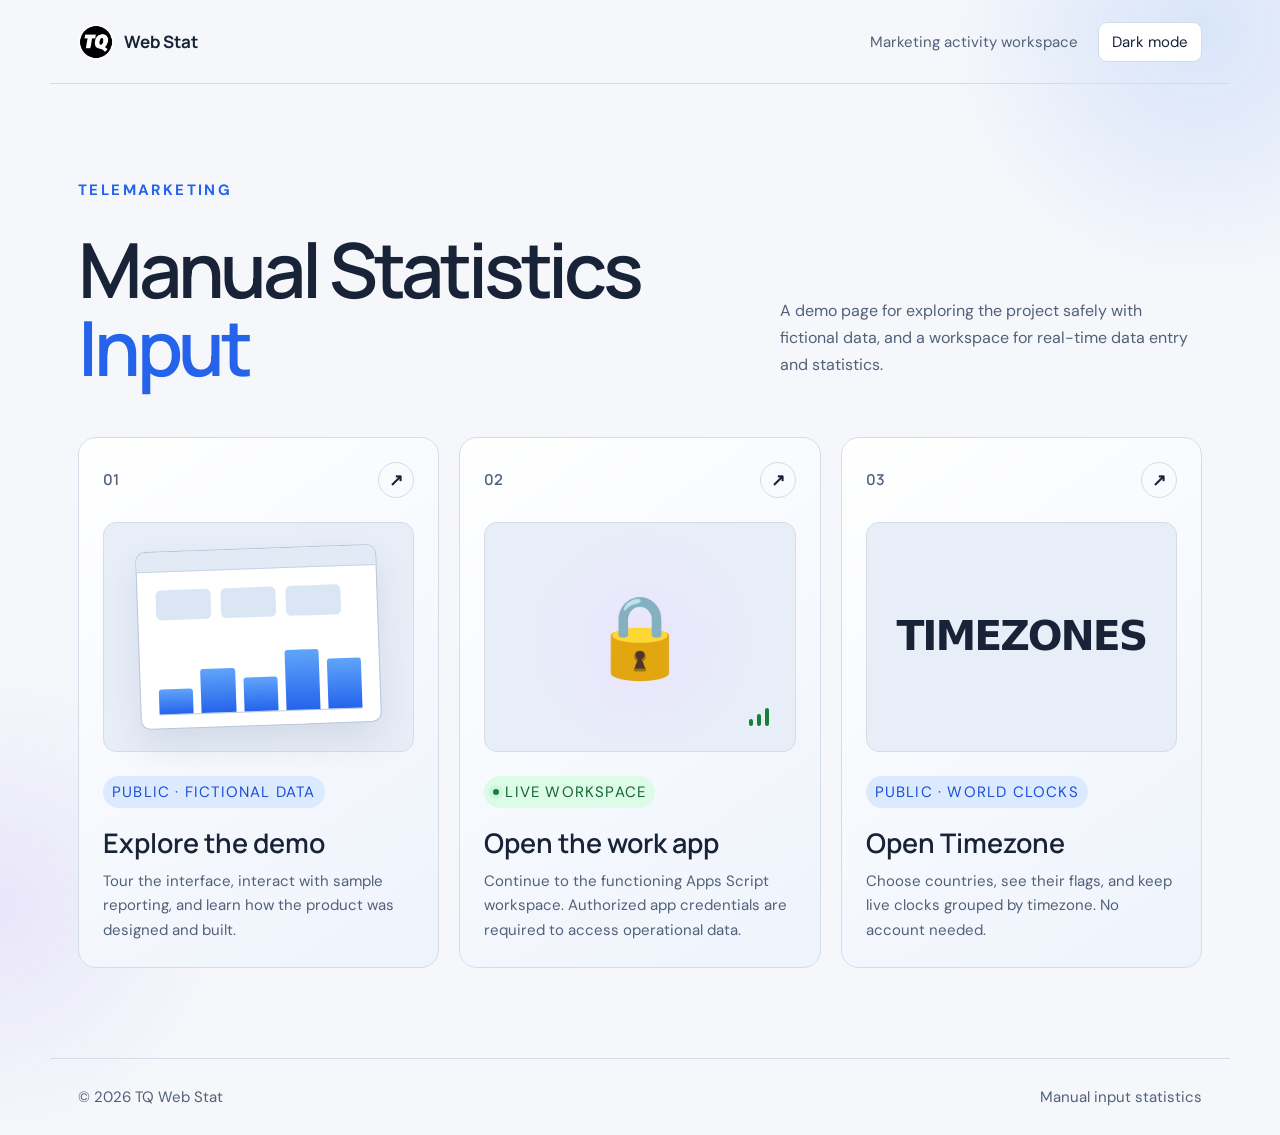
==== commit 3ed694f8: "update timezone feature" ====
--- a/index.html
+++ b/index.html
@@ -8,9 +8,9 @@
 })();
 </script><link rel="stylesheet" href="/portal.css"></head>
 <body><div class="glow one"></div><div class="glow two"></div><header><a class="brand" href="/"><img class="site-logo" src="/tq-favicon.png" alt="TQ" width="36" height="36"><b>Web Stat</b></a><div class="header-actions"><p>Marketing activity workspace</p><button type="button" id="theme-toggle" class="theme-toggle" aria-label="Toggle light mode" aria-pressed="false">Light mode</button></div></header><main><div class="intro"><p class="eyebrow">Telemarketing</p><h1>Manual Statistics<br><em>Input</em></h1><p>A demo page for exploring the project safely with fictional data, and a workspace for real-time data entry and statistics.</p></div><section class="choices" aria-label="Choose a TQ Web Stat experience">
-<a class="choice" href="/demo/"><div class="choice-top"><span>01</span><b>⬅</b></div><div class="visual demo-visual" aria-hidden="true"><div class="mini-window"><div class="mini-nav"></div><div class="mini-content"><i></i><i></i><i></i><div class="mini-chart"><b></b><b></b><b></b><b></b><b></b></div></div></div></div><div class="choice-copy"><span class="badge">Public · Fictional data</span><h2>Explore the demo</h2><p>Tour the interface, interact with sample reporting, and learn how the product was designed and built.</p></div></a>
-<a class="choice app-choice" href="/app/"><div class="choice-top"><span>02</span><b>➡</b></div><div class="visual app-visual" aria-hidden="true"><div class="lock-emoji">🔒</div><div class="signal"><i></i><i></i><i></i></div></div><div class="choice-copy"><span class="badge live"><i></i> Live workspace</span><h2>Open the work app</h2><p>Continue to the functioning Apps Script workspace. Authorized app credentials are required to access operational data.</p></div></a>
-<a class="choice timezone-choice" href="/timezones/"><div class="choice-top"><span>03</span><b></b></div><div class="visual timezone-visual" aria-hidden="true"><strong>TIMEZONE</strong><div class="timezone-preview-times"><span>LONDON<br><b>09:00</b></span><span>SOFIA<br><b>11:00</b></span><span>TOKYO<br><b>18:00</b></span></div></div><div class="choice-copy"><span class="badge">Public &middot; World clocks</span><h2>Open Timezone</h2><p>Choose countries, see their flags, and keep live clocks grouped by timezone. No account needed.</p></div></a>
+<a class="choice" href="/demo/"><div class="choice-top"><span>01</span><b aria-hidden="true"></b></div><div class="visual demo-visual" aria-hidden="true"><div class="mini-window"><div class="mini-nav"></div><div class="mini-content"><i></i><i></i><i></i><div class="mini-chart"><b></b><b></b><b></b><b></b><b></b></div></div></div></div><div class="choice-copy"><span class="badge">Public · Fictional data</span><h2>Explore the demo</h2><p>Tour the interface, interact with sample reporting, and learn how the product was designed and built.</p></div></a>
+<a class="choice app-choice" href="/app/"><div class="choice-top"><span>02</span><b aria-hidden="true"></b></div><div class="visual app-visual" aria-hidden="true"><div class="lock-emoji">🔒</div><div class="signal"><i></i><i></i><i></i></div></div><div class="choice-copy"><span class="badge live"><i></i> Live workspace</span><h2>Open the work app</h2><p>Continue to the functioning Apps Script workspace. Authorized app credentials are required to access operational data.</p></div></a>
+<a class="choice timezone-choice" href="/timezones/"><div class="choice-top"><span>03</span><b aria-hidden="true"></b></div><div class="visual timezone-visual" aria-hidden="true"><strong>TIMEZONES</strong></div><div class="choice-copy"><span class="badge">Public &middot; World clocks</span><h2>Open Timezone</h2><p>Choose countries, see their flags, and keep live clocks grouped by timezone. No account needed.</p></div></a>
 </section></main><footer><span>© 2026 TQ Web Stat</span><span>Manual input statistics</span></footer><script>
 (function () {
   const button = document.getElementById('theme-toggle');
--- a/portal.css
+++ b/portal.css
@@ -1,6 +1,6 @@
 :root{--bg:#0f1117;--surface:#1a1d27;--line:#2a2d3a;--text:#e2e8f0;--muted:#8b94a9;--blue:#3b82f6;--violet:#8b5cf6;--green:#22c55e}*{box-sizing:border-box}html{scroll-behavior:smooth}body{margin:0;min-height:100vh;background:var(--bg);color:var(--text);font-family:'DM Sans',system-ui,sans-serif;overflow-x:hidden}.glow{position:fixed;border-radius:50%;filter:blur(1px);pointer-events:none}.glow.one{width:520px;height:520px;right:-180px;top:-230px;background:radial-gradient(circle,#3b82f627,transparent 68%)}.glow.two{width:470px;height:470px;left:-240px;bottom:-240px;background:radial-gradient(circle,#8b5cf61c,transparent 68%)}header,main,footer{position:relative;z-index:1;max-width:1180px;margin:auto}header{height:84px;padding:0 28px;display:flex;align-items:center;justify-content:space-between;border-bottom:1px solid var(--line)}header p{color:var(--muted);font-size:15px}.brand{display:flex;align-items:center;gap:10px;color:var(--text);text-decoration:none;font-family:Manrope,sans-serif}.brand span{display:grid;place-items:center;width:36px;height:36px;border-radius:9px;background:var(--blue);color:#fff;font-size:15px;font-weight:700;letter-spacing:.08em}.brand b{font-size:17px}main{padding:76px 28px 90px}.intro{display:grid;grid-template-columns:1.2fr .8fr;gap:70px;align-items:end;margin-bottom:50px}.intro .eyebrow{grid-column:1/-1;margin:0 0 -40px;color:#60a5fa;text-transform:uppercase;letter-spacing:.16em;font-size:15px;font-weight:700}.intro h1{margin:0;font:600 clamp(48px,6vw,76px)/1.03 Manrope,sans-serif;letter-spacing:-.055em}.intro h1 em{font-style:normal;color:#60a5fa}.intro>p:last-child{margin:0 0 8px;color:var(--muted);font-size:16px;line-height:1.7}.choices{display:grid;grid-template-columns:1fr 1fr;gap:20px}.choice{position:relative;display:flex;flex-direction:column;min-height:500px;padding:24px;border:1px solid var(--line);border-radius:18px;background:linear-gradient(145deg,#1d202b,#171a23);color:var(--text);text-decoration:none;overflow:hidden;transition:transform .25s,border-color .25s,box-shadow .25s}.choice:hover{transform:translateY(-5px);border-color:#3b82f688;box-shadow:0 24px 55px #0005}.app-choice:hover{border-color:#8b5cf688}.choice-top{display:flex;justify-content:space-between;align-items:center;color:var(--muted);font:600 15px Manrope}.choice-top b{display:grid;place-items:center;width:36px;height:36px;border:1px solid var(--line);border-radius:50%;color:var(--text);font-size:17px;transition:.25s}.choice:hover .choice-top b{background:var(--blue);border-color:var(--blue);transform:rotate(8deg)}.app-choice:hover .choice-top b{background:var(--violet);border-color:var(--violet)}.visual{height:230px;margin:24px 0;display:grid;place-items:center;border-radius:13px;background:#11131a;border:1px solid #252936}.mini-window{width:78%;height:78%;border:1px solid #323747;border-radius:10px;background:#171a23;overflow:hidden;transform:rotate(-2deg);box-shadow:0 18px 35px #0007}.mini-nav{height:20px;background:#202431;border-bottom:1px solid #303545}.mini-content{padding:18px}.mini-content>i{display:inline-block;width:27%;height:30px;margin-right:5%;border-radius:5px;background:#252b39}.mini-chart{height:72px;margin-top:18px;display:flex;gap:8px;align-items:end;border-bottom:1px solid #34394a}.mini-chart b{flex:1;background:linear-gradient(#60a5fa,#2563eb);border-radius:3px 3px 0 0}.mini-chart b:nth-child(1){height:35%}.mini-chart b:nth-child(2){height:62%}.mini-chart b:nth-child(3){height:48%}.mini-chart b:nth-child(4){height:84%}.mini-chart b:nth-child(5){height:70%}.app-visual{position:relative;background:radial-gradient(circle at center,#8b5cf622,#11131a 62%)}.signal{position:absolute;right:26px;bottom:25px;display:flex;gap:4px;align-items:end}.signal i{width:4px;background:var(--green);border-radius:4px}.signal i:nth-child(1){height:7px}.signal i:nth-child(2){height:12px}.signal i:nth-child(3){height:18px}.choice-copy{margin-top:auto}.badge{display:inline-flex;align-items:center;gap:6px;padding:6px 9px;border-radius:20px;background:#3b82f615;color:#7db1ff;font-size:15px;text-transform:uppercase;letter-spacing:.08em}.badge.live{background:#22c55e12;color:#66d78d}.badge.live i{width:6px;height:6px;border-radius:50%;background:var(--green);box-shadow:0 0 0 4px #22c55e16}.choice h2{margin:16px 0 8px;font:600 27px Manrope}.choice-copy p{margin:0;color:var(--muted);font-size:15px;line-height:1.65}footer{padding:28px;border-top:1px solid var(--line);display:flex;justify-content:space-between;color:#687185;font-size:15px}@media(max-width:760px){header{height:72px;padding:0 18px}header p{display:none}main{padding:55px 16px 70px}.intro{grid-template-columns:1fr;gap:22px}.intro .eyebrow{margin:0}.intro h1{font-size:48px}.choices{grid-template-columns:1fr}.choice{min-height:460px}.visual{height:205px}footer{margin:0 16px;padding:24px 0;gap:15px;flex-wrap:wrap}}@media(prefers-reduced-motion:reduce){.choice,.choice-top b{transition:none}}
 
-.choice-top b{font-size:0}.choice-top b::after{content:'↗';font-size:17px;font-weight:700;line-height:1}
+.choice-top b{position:relative;font-size:0;flex-shrink:0}.choice-top b::after{content:'\2197';position:absolute;inset:0;display:grid;place-items:center;font-size:17px;font-weight:700;line-height:1}
 
 .site-logo{display:block;flex-shrink:0;object-fit:contain;border-radius:8px}
 
@@ -30,6 +30,4 @@
 .choices{grid-template-columns:repeat(3,minmax(0,1fr));gap:20px}
 .timezone-visual{display:flex;flex-direction:column;justify-content:center;gap:28px;background:radial-gradient(ellipse at top,#2563eb25,transparent 75%)}
 .timezone-visual>strong{font:900 clamp(28px,3.2vw,44px)/1 system-ui,sans-serif;letter-spacing:-.05em;color:var(--text)}
-.timezone-preview-times{display:flex;justify-content:center;gap:20px;color:var(--muted);font-size:10px;letter-spacing:.08em}
-.timezone-preview-times b{display:block;font-size:20px;color:var(--text);margin-top:7px;letter-spacing:0;font-variant-numeric:tabular-nums}
 @media(max-width:960px){.choices{grid-template-columns:1fr}.timezone-visual>strong{font-size:50px}}
